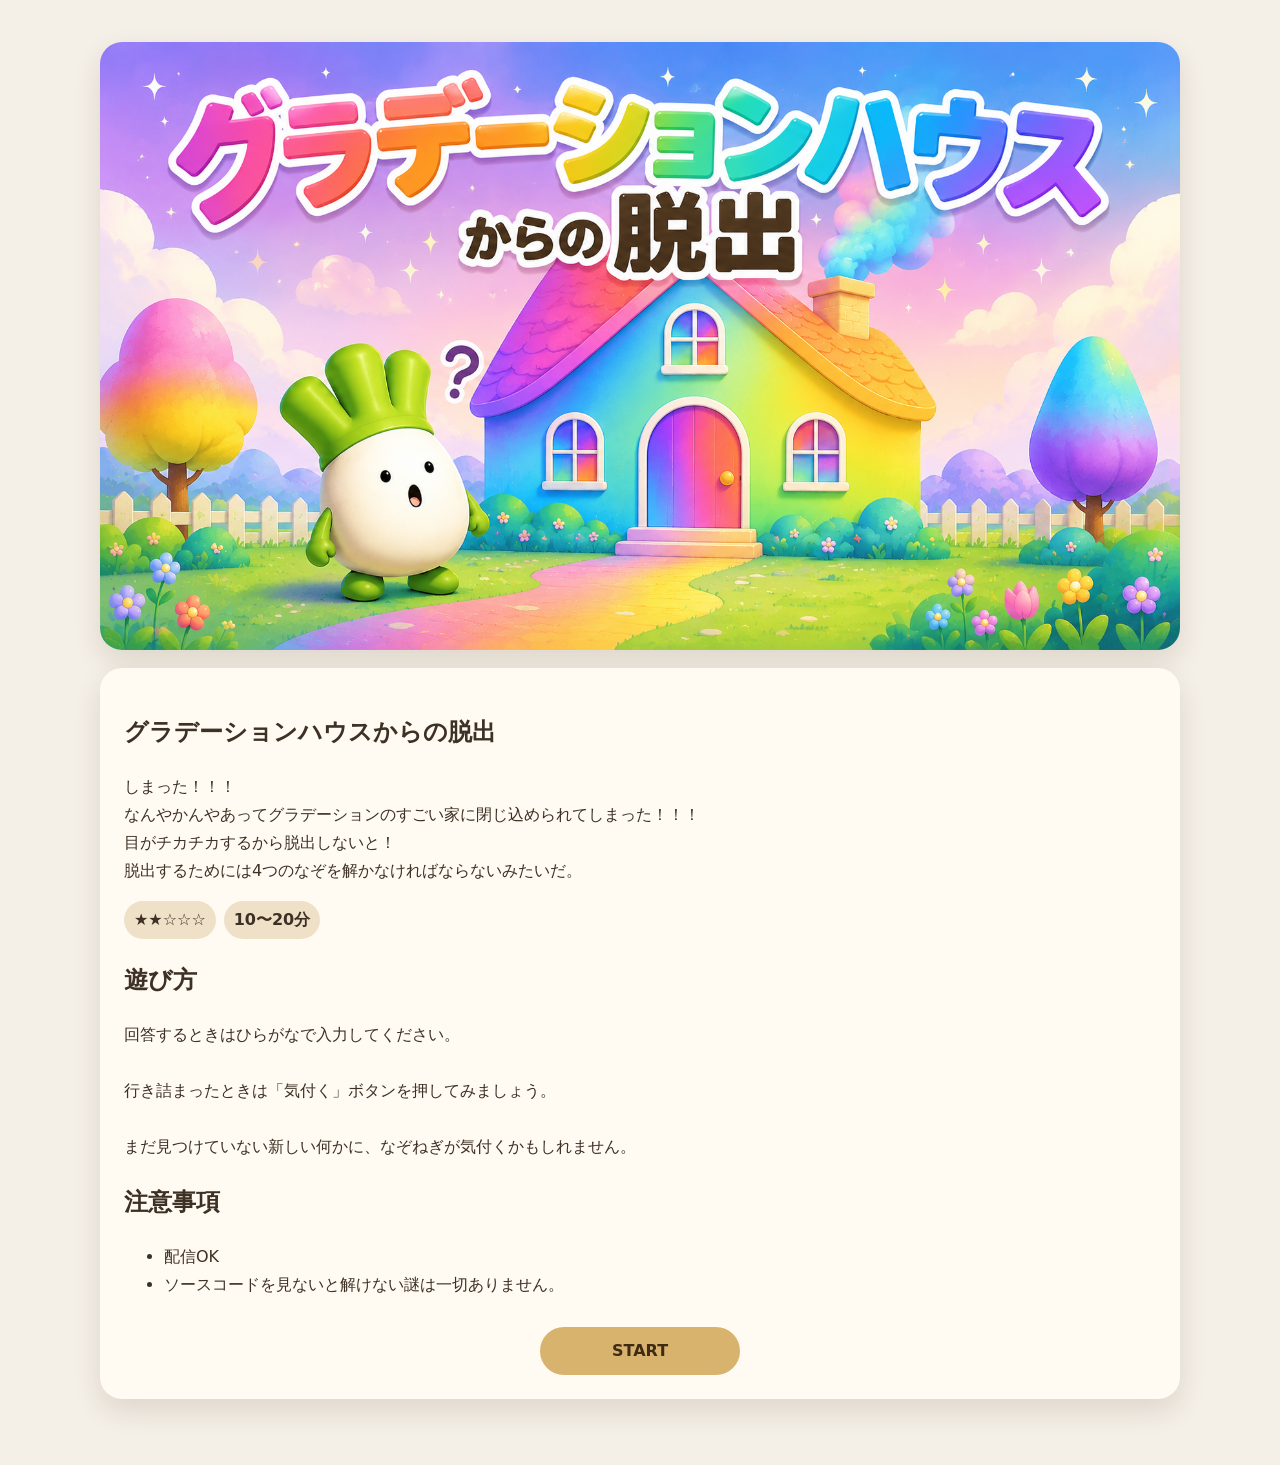
==== works/gradient/index.html @ db5618f6 "gradient　追加" ====
<!doctype html>
<html lang="ja">

<head>
    <meta charset="utf-8">
    <meta name="viewport" content="width=device-width, initial-scale=1">

    <title>グラデーションハウスからの脱出｜ねぎなぞ脱出</title>

    <meta name="description" content="閉じ込められたなぞねぎと謎を解き、脱出を目指すブラウザ謎解き。">

    <meta property="og:type" content="website">

    <meta property="og:title" content="グラデーションハウスからの脱出｜ねぎなぞ脱出">

    <meta property="og:description" content="閉じ込められたなぞねぎと謎を解き、脱出を目指すブラウザ謎解き。">

    <meta property="og:url" content="https://nazonegi.github.io/home/works/template/">

    <meta property="og:image" content="https://nazonegi.github.io/home/works/template/images/title.png">

    <meta name="twitter:card" content="summary_large_image">

    <meta name="twitter:title" content="グラデーションハウスからの脱出｜ねぎなぞ脱出">

    <meta name="twitter:description" content="閉じ込められたなぞねぎと謎を解き、脱出を目指すブラウザ謎解き。">

    <meta name="twitter:image" content="https://nazonegi.github.io/home/works/temple/images/title.png">

    <link rel="stylesheet" href="../../style.css">
</head>

<body>
    <main id="titlePage" class="container">
        <section class="card hero-card"><img id="titleImage"></section>
        <section class="card">
            <h1 id="gameTitle"></h1>
            <p id="intro" class="pre"></p>
            <div class="meta"><span id="difficulty"></span><span id="time"></span></div>
            <h2>遊び方</h2>
            <p id="howToPlay" class="pre"></p>
            <h2>注意事項</h2>
            <ul id="noticeList"></ul>
            <div class="start"><a href="game.html">START</a></div>
        </section>
    </main>
    <script src="../../script.js"></script>
</body>

</html>
---- style.css ----
* {
    box-sizing: border-box
}

:root {
    --bg: #f4efe7;
    --card: #fffaf2;
    --ink: #3d3024;
    --muted: #776a5e;
    --accent: #8b6f47;
    --ng: #a33a32
}

body {
    margin: 0;
    background: var(--bg);
    color: var(--ink);
    font: 16px/1.75 system-ui, "Yu Gothic", sans-serif
}

.container {
    width: min(1080px, calc(100% - 24px));
    margin: auto;
    padding: 24px 0 48px
}

.game {
    width: min(880px, calc(100% - 24px))
}

.hero {
    text-align: center
}

.card {
    background: var(--card);
    border-radius: 22px;
    padding: 24px;
    margin: 18px 0;
    box-shadow: 0 12px 28px #4028141f
}

.hero-card {
    padding: 0;
    overflow: hidden
}

.hero-card img {
    display: block;
    width: 100%;
    aspect-ratio: 16/9;
    object-fit: cover
}

.works {
    display: grid;
    gap: 24px;
    grid-template-columns: repeat(auto-fit, minmax(260px, 1fr))
}

.work {
    color: inherit;
    text-decoration: none;
    background: var(--card);
    border-radius: 18px;
    overflow: hidden;
    box-shadow: 0 8px 18px #4028141a
}

.work img {
    width: 100%;
    aspect-ratio: 16/9;
    object-fit: cover
}

.workbody {
    padding: 14px 16px
}

.meta {
    display: flex;
    gap: 8px;
    flex-wrap: wrap
}

.meta span {
    background: #efe1c8;
    padding: 5px 10px;
    border-radius: 999px;
    font-weight: 700
}

.start {
    text-align: center;
    margin-top: 28px
}

.start a,
button {
    min-height: 44px;
    border: 0;
    border-radius: 999px;
    background: #d8b36d;
    color: #3f2a14;
    font-weight: 800;
    padding: 10px 18px;
    cursor: pointer
}

.start a {
    display: inline-flex;
    min-width: 200px;
    align-items: center;
    justify-content: center;
    text-decoration: none
}

.qlabel {
    text-align: center
}

.puzzle {
    display: block;
    width: 100%;
    height: auto;
    max-height: 68vh;
    object-fit: contain;
    border-radius: 14px;
    cursor: zoom-in
}

.submitted {
    width: fit-content;
    max-width: 100%;
    margin: 14px auto;
    padding: 8px 12px;
    background: #f2e7d4;
    border-radius: 12px;
    font-weight: 700;
    word-break: break-word
}

#noticeButton {
    display: block;
    margin: 18px auto
}

.pager {
    display: flex;
    align-items: center;
    justify-content: center;
    gap: 12px
}

.pager button:disabled {
    opacity: .38;
    cursor: not-allowed
}

.dot {
    width: 22px;
    height: 22px;
    min-height: 22px;
    padding: 0;
    border: 2px solid var(--accent);
    background: transparent
}

.dot.current {
    background: var(--accent)
}

#stepNav {
    display: flex;
    gap: 9px
}

.answer h2 {
    text-align: center
}

.answerrow {
    display: flex;
    gap: 10px
}

.answerrow input {
    flex: 1;
    min-height: 44px;
    border: 1px solid #cab896;
    border-radius: 12px;
    padding: 10px 12px;
    font-size: 16px
}

.answerrow input::placeholder {
    color: #aaa39a
}

.ng {
    color: var(--ng);
    font-weight: 700;
    text-align: center;
    min-height: 1.5em
}

.resetarea {
    text-align: center;
    margin-top: 22px
}

.resetlink {
    background: transparent;
    color: var(--muted);
    text-decoration: underline;
    font: inherit;
    font-size: 14px
}

.overlay {
  position: fixed;
  inset: 0;
  z-index: 1000;

  display: flex;
  align-items: flex-start;
  justify-content: center;

  padding:
    max(16px, env(safe-area-inset-top))
    16px
    max(16px, env(safe-area-inset-bottom));

  overflow-x: hidden;
  overflow-y: auto;
  -webkit-overflow-scrolling: touch;

  background: rgba(0, 0, 0, 0.65);
}

.modalbox {
  position: relative;
  width: min(720px, 100%);
  margin: auto 0;
  padding: 28px;
  background: var(--card);
  border-radius: 22px;
}

.clearimg {
  display: block;
  width: 100%;
  max-width: 600px;
  max-height: 50vh;
  max-height: 50dvh;
  margin: 0 auto;
  object-fit: contain;
}

.hidden {
    display: none !important
}

.close {
    position: absolute;
    top: 10px;
    right: 12px;
    width: 44px;
    padding: 0;
    font-size: 24px
}

.modalactions {
    display: flex;
    gap: 10px;
    justify-content: center;
    flex-wrap: wrap;
    margin-top: 18px
}

.thinking {
    display: block;
    width: 110px;
    height: 110px;
    object-fit: contain;
    margin: auto
}

.pre,
.noticecontent {
    white-space: pre-line
}

.noticeimg,
.clearimg {
    width: 100%;
    max-height: 60vh;
    object-fit: contain
}

.viewer {
    overflow: auto;
    align-items: flex-start
}

.viewer img {
    width: min(1400px, 96vw);
    height: auto;
    margin: 70px auto 20px;
    background: #fff
}

.clear {
    text-align: center
}

.thanks {
    font-weight: 800;
    letter-spacing: .18em
}

.tweet {
    display: inline-flex;
    margin-top: 20px;
    padding: 12px 24px;
    border-radius: 999px;
    background: #111;
    color: #fff;
    text-decoration: none;
    font-weight: 800
}

@media(max-width:560px) {
    .container {
        width: calc(100% - 16px);
        padding-top: 10px
    }

    .card {
        padding: 16px
    }

    .hero-card {
        padding: 0
    }

    .answerrow {
        flex-direction: column
    }
}

.question-header {
  position: relative;
  display: flex;
  align-items: center;
  justify-content: center;
}

.question-header .qlabel {
  margin: 0;
}

.notice-link {
  position: absolute;
  right: 0;

  min-height: auto;
  padding: 6px 8px;

  border: 0;
  background: transparent;

  color: var(--muted);
  font-size: 14px;
  font-weight: 400;

  text-decoration: underline;
  text-underline-offset: 3px;

  cursor: pointer;
}
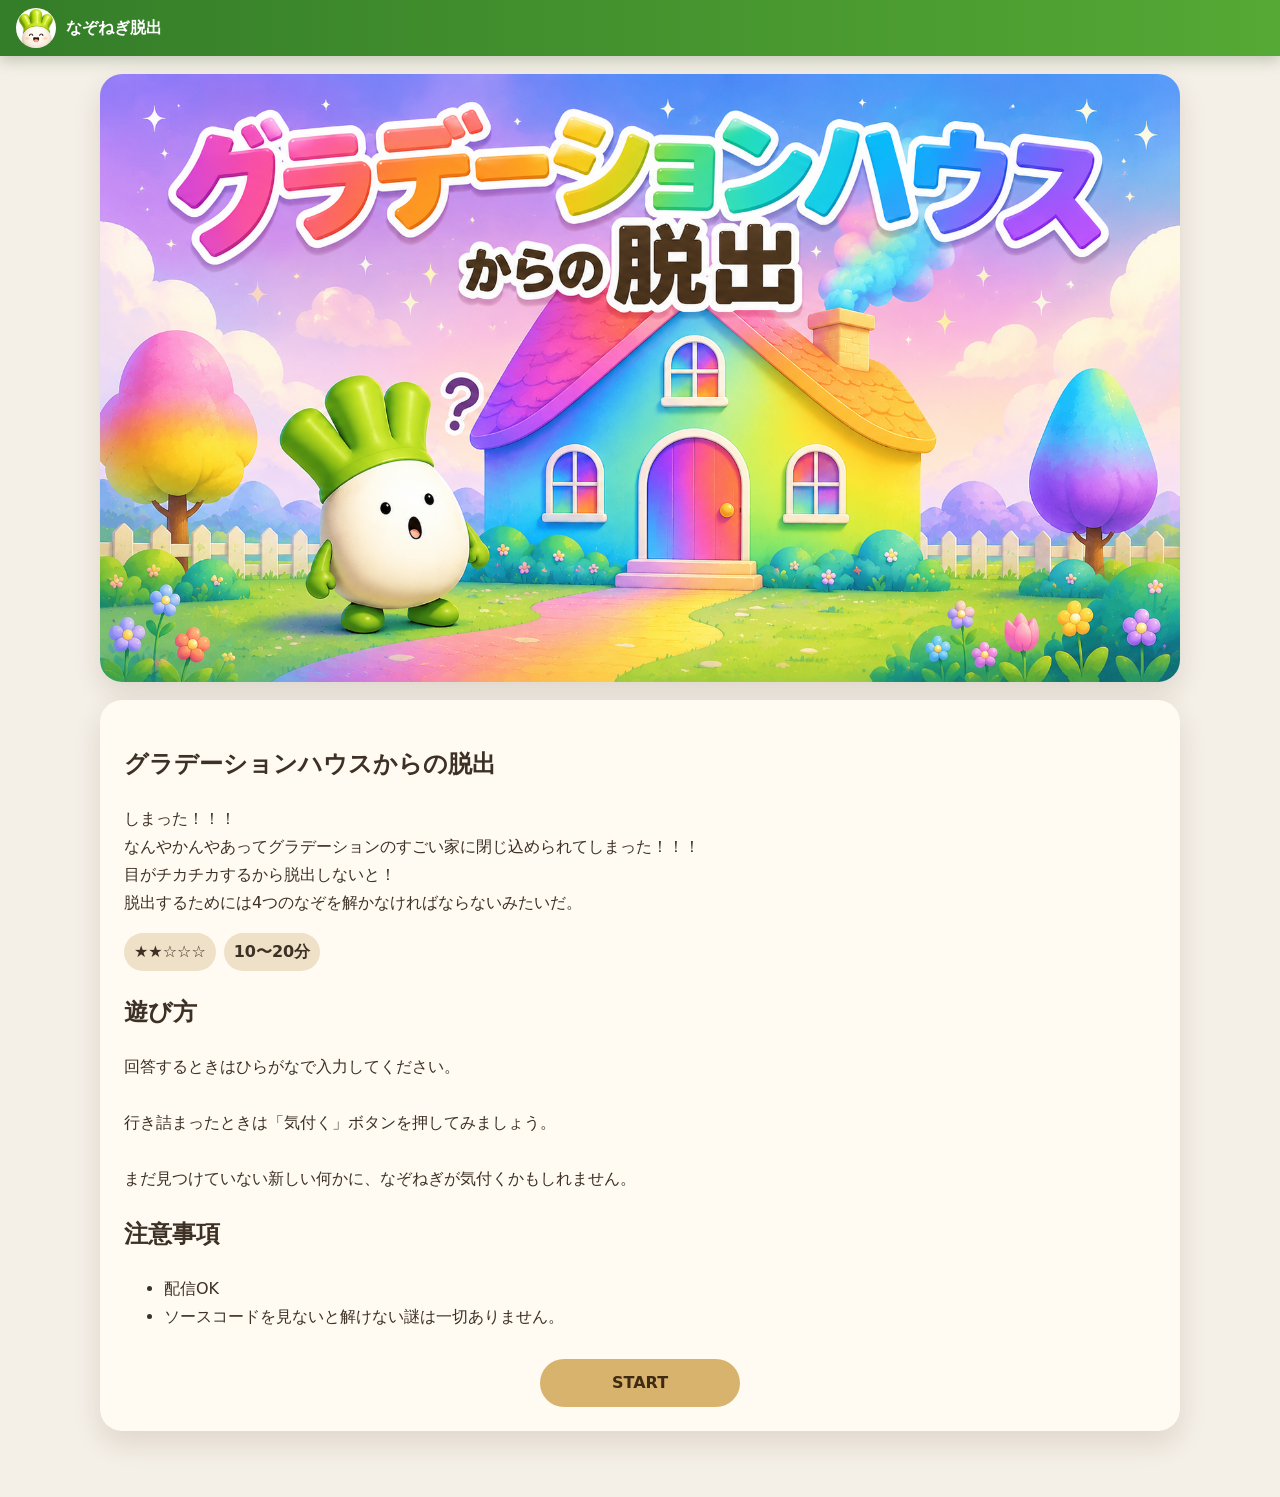
==== commit 2a10cd6a: "バナー追加" ====
--- a/works/gradient/index.html
+++ b/works/gradient/index.html
@@ -4,6 +4,7 @@
 <head>
     <meta charset="utf-8">
     <meta name="viewport" content="width=device-width, initial-scale=1">
+    <link rel="icon" href="../../favicon.ico" sizes="any">
 
     <title>グラデーションハウスからの脱出｜ねぎなぞ脱出</title>
 
@@ -15,9 +16,9 @@
 
     <meta property="og:description" content="閉じ込められたなぞねぎと謎を解き、脱出を目指すブラウザ謎解き。">
 
-    <meta property="og:url" content="https://nazonegi.github.io/home/works/template/">
+    <meta property="og:url" content="https://nazonegi.github.io/home/works/gradient/">
 
-    <meta property="og:image" content="https://nazonegi.github.io/home/works/template/images/title.png">
+    <meta property="og:image" content="https://nazonegi.github.io/home/works/gradient/images/title.png">
 
     <meta name="twitter:card" content="summary_large_image">
 
@@ -25,13 +26,18 @@
 
     <meta name="twitter:description" content="閉じ込められたなぞねぎと謎を解き、脱出を目指すブラウザ謎解き。">
 
-    <meta name="twitter:image" content="https://nazonegi.github.io/home/works/temple/images/title.png">
+    <meta name="twitter:image" content="https://nazonegi.github.io/home/works/gradient/images/title.png">
 
     <link rel="stylesheet" href="../../style.css">
+    <script src="../../analytics.js"></script>
 </head>
 
 <body>
     <main id="titlePage" class="container">
+        <a class="home-banner" href="../../" aria-label="なぞねぎ脱出のホームへ">
+            <img src="../../favicon.ico" alt="">
+            <span>なぞねぎ脱出</span>
+        </a>
         <section class="card hero-card"><img id="titleImage"></section>
         <section class="card">
             <h1 id="gameTitle"></h1>
@@ -47,4 +53,4 @@
     <script src="../../script.js"></script>
 </body>
 
-</html>+</html>
--- a/style.css
+++ b/style.css
@@ -28,8 +28,100 @@
     width: min(880px, calc(100% - 24px))
 }
 
+.home-banner {
+    display: flex;
+    width: 100vw;
+    min-height: 56px;
+    align-items: center;
+    justify-content: flex-start;
+    gap: 10px;
+    margin: 0 0 18px calc(50% - 50vw);
+    padding: 8px 16px;
+    background: linear-gradient(90deg, #347d29, #55a934);
+    box-shadow: 0 4px 14px #24481840;
+    color: #fff;
+    font-weight: 800;
+    text-decoration: none;
+    transition: background-color .2s, transform .2s
+}
+
+.home-banner:hover {
+    background: linear-gradient(90deg, #2d7024, #48962d)
+}
+
+.home-banner:focus-visible {
+    outline: 3px solid #75a92d;
+    outline-offset: 3px
+}
+
+.home-banner img {
+    width: 40px;
+    height: 40px;
+    border-radius: 50%;
+    object-fit: cover
+}
+
+#titlePage {
+    padding-top: 0
+}
+
 .hero {
     text-align: center
+}
+
+.hero-title {
+    margin: 0
+}
+
+.hero-title img {
+    display: block;
+    width: min(100%, 760px);
+    height: auto;
+    aspect-ratio: 16/9;
+    object-fit: contain;
+    margin: 0 auto;
+    border-radius: 22px;
+    box-shadow: 0 12px 28px #4028142e
+}
+
+.hero>p {
+    margin: 16px 0 28px;
+    font-weight: 700
+}
+
+.x-card {
+    margin-top: 36px;
+    padding: 28px;
+    border-radius: 22px;
+    background: var(--card);
+    box-shadow: 0 12px 28px #4028141f;
+    text-align: center
+}
+
+.x-card h2 {
+    margin-top: 0
+}
+
+.x-card p {
+    margin-bottom: 18px;
+    color: var(--muted)
+}
+
+.x-link {
+    display: inline-flex;
+    min-height: 44px;
+    align-items: center;
+    justify-content: center;
+    padding: 10px 22px;
+    border-radius: 999px;
+    background: #111;
+    color: #fff;
+    font-weight: 800;
+    text-decoration: none
+}
+
+.x-link:hover {
+    background: #333
 }
 
 .card {
@@ -378,4 +470,32 @@
   text-underline-offset: 3px;
 
   cursor: pointer;
-}+}
+
+.clear-home-link {
+  margin-top: 24px;
+  text-align: center;
+}
+
+.clear-home-link p {
+  margin: 0 0 8px;
+  color: var(--muted);
+  font-size: 14px;
+}
+
+.clear-home-link a {
+  display: inline-flex;
+  min-height: 44px;
+  align-items: center;
+  justify-content: center;
+  padding: 10px 22px;
+  border-radius: 999px;
+  background: var(--accent);
+  color: #fff;
+  font-weight: 800;
+  text-decoration: none;
+}
+
+.clear-home-link a:hover {
+  filter: brightness(.92);
+}
